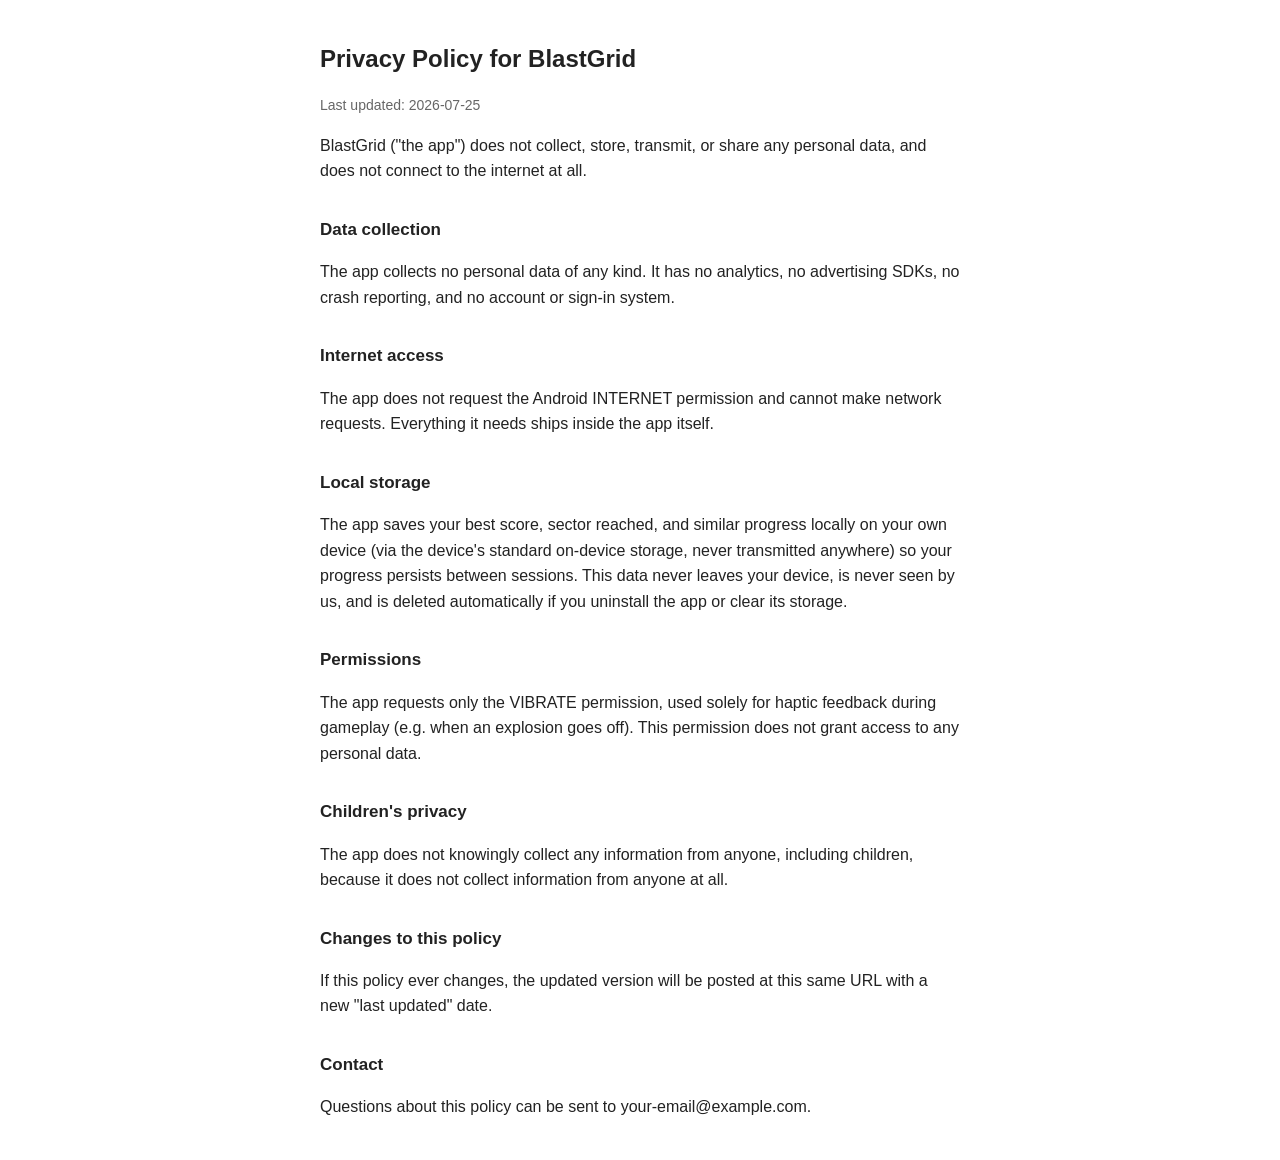
==== docs/privacy-policy.html @ 303f86b4 "Add release signing scaffold, release AAB workflow, and privacy policy Prepares the project for a Pl" ====
<!doctype html>
<html lang="en">
<head>
<meta charset="utf-8">
<meta name="viewport" content="width=device-width,initial-scale=1">
<title>BlastGrid - Privacy Policy</title>
<style>
  body{font-family:-apple-system,BlinkMacSystemFont,"Segoe UI",Roboto,Arial,sans-serif;
    max-width:640px;margin:40px auto;padding:0 20px;line-height:1.6;color:#222}
  h1{font-size:24px}
  h2{font-size:17px;margin-top:32px}
  .updated{color:#666;font-size:14px}
</style>
</head>
<body>
<h1>Privacy Policy for BlastGrid</h1>
<p class="updated">Last updated: <!-- REPLACE WITH ACTUAL DATE --> 2026-07-25</p>

<p>BlastGrid ("the app") does not collect, store, transmit, or share any
personal data, and does not connect to the internet at all.</p>

<h2>Data collection</h2>
<p>The app collects no personal data of any kind. It has no analytics, no
advertising SDKs, no crash reporting, and no account or sign-in system.</p>

<h2>Internet access</h2>
<p>The app does not request the Android INTERNET permission and cannot make
network requests. Everything it needs ships inside the app itself.</p>

<h2>Local storage</h2>
<p>The app saves your best score, sector reached, and similar progress
locally on your own device (via the device's standard on-device storage,
never transmitted anywhere) so your progress persists between sessions.
This data never leaves your device, is never seen by us, and is deleted
automatically if you uninstall the app or clear its storage.</p>

<h2>Permissions</h2>
<p>The app requests only the VIBRATE permission, used solely for haptic
feedback during gameplay (e.g. when an explosion goes off). This permission
does not grant access to any personal data.</p>

<h2>Children's privacy</h2>
<p>The app does not knowingly collect any information from anyone,
including children, because it does not collect information from anyone at
all.</p>

<h2>Changes to this policy</h2>
<p>If this policy ever changes, the updated version will be posted at this
same URL with a new "last updated" date.</p>

<h2>Contact</h2>
<p>Questions about this policy can be sent to
<!-- REPLACE WITH YOUR SUPPORT EMAIL --> your-email@example.com.</p>
</body>
</html>
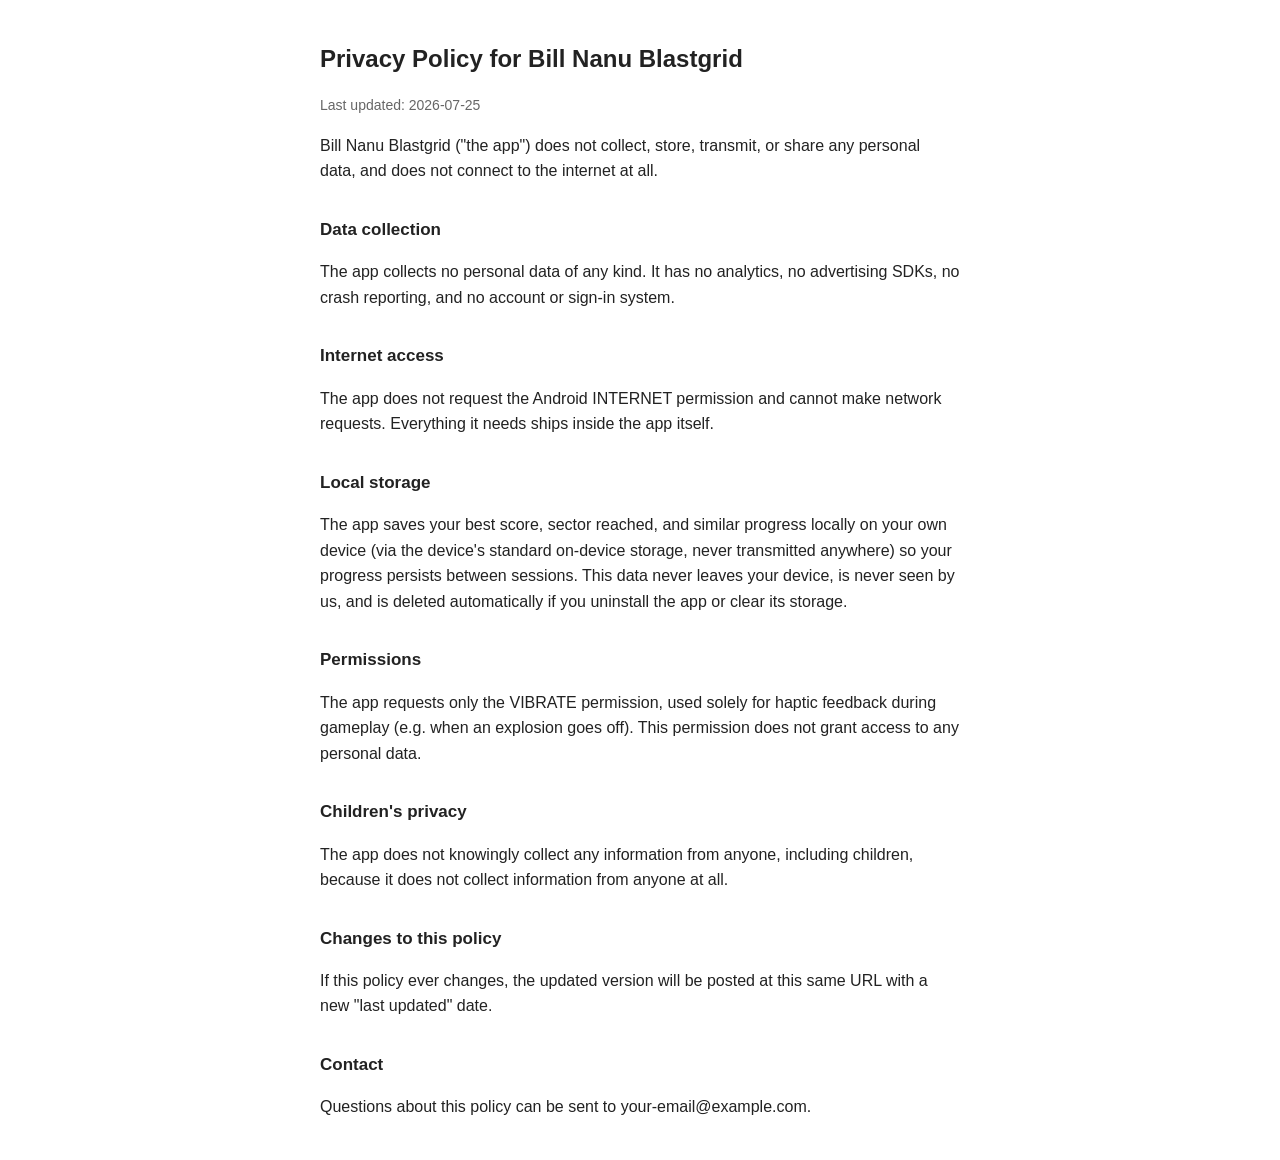
==== commit dc948755: "Rename app to Bill Nanu Blastgrid Updates app_name (home screen label + Play listing default), the W" ====
--- a/docs/privacy-policy.html
+++ b/docs/privacy-policy.html
@@ -3,7 +3,7 @@
 <head>
 <meta charset="utf-8">
 <meta name="viewport" content="width=device-width,initial-scale=1">
-<title>BlastGrid - Privacy Policy</title>
+<title>Bill Nanu Blastgrid - Privacy Policy</title>
 <style>
   body{font-family:-apple-system,BlinkMacSystemFont,"Segoe UI",Roboto,Arial,sans-serif;
     max-width:640px;margin:40px auto;padding:0 20px;line-height:1.6;color:#222}
@@ -13,10 +13,10 @@
 </style>
 </head>
 <body>
-<h1>Privacy Policy for BlastGrid</h1>
+<h1>Privacy Policy for Bill Nanu Blastgrid</h1>
 <p class="updated">Last updated: <!-- REPLACE WITH ACTUAL DATE --> 2026-07-25</p>
 
-<p>BlastGrid ("the app") does not collect, store, transmit, or share any
+<p>Bill Nanu Blastgrid ("the app") does not collect, store, transmit, or share any
 personal data, and does not connect to the internet at all.</p>
 
 <h2>Data collection</h2>
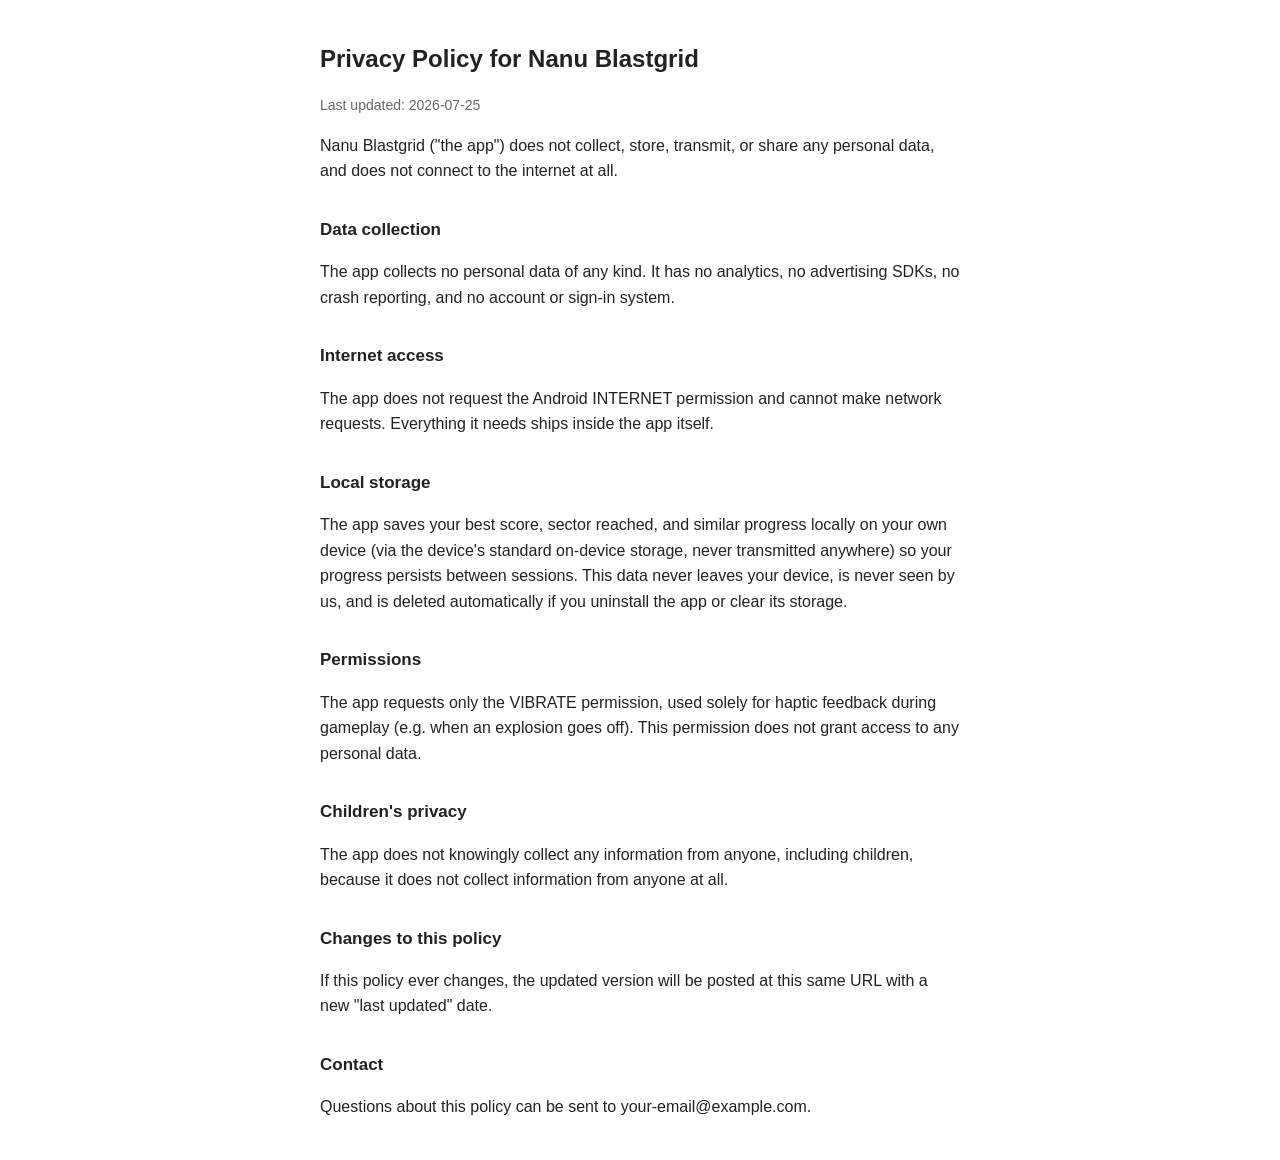
==== commit 0f5d42c8: "Rename app to Nanu Blastgrid" ====
--- a/docs/privacy-policy.html
+++ b/docs/privacy-policy.html
@@ -3,7 +3,7 @@
 <head>
 <meta charset="utf-8">
 <meta name="viewport" content="width=device-width,initial-scale=1">
-<title>Bill Nanu Blastgrid - Privacy Policy</title>
+<title>Nanu Blastgrid - Privacy Policy</title>
 <style>
   body{font-family:-apple-system,BlinkMacSystemFont,"Segoe UI",Roboto,Arial,sans-serif;
     max-width:640px;margin:40px auto;padding:0 20px;line-height:1.6;color:#222}
@@ -13,10 +13,10 @@
 </style>
 </head>
 <body>
-<h1>Privacy Policy for Bill Nanu Blastgrid</h1>
+<h1>Privacy Policy for Nanu Blastgrid</h1>
 <p class="updated">Last updated: <!-- REPLACE WITH ACTUAL DATE --> 2026-07-25</p>
 
-<p>Bill Nanu Blastgrid ("the app") does not collect, store, transmit, or share any
+<p>Nanu Blastgrid ("the app") does not collect, store, transmit, or share any
 personal data, and does not connect to the internet at all.</p>
 
 <h2>Data collection</h2>
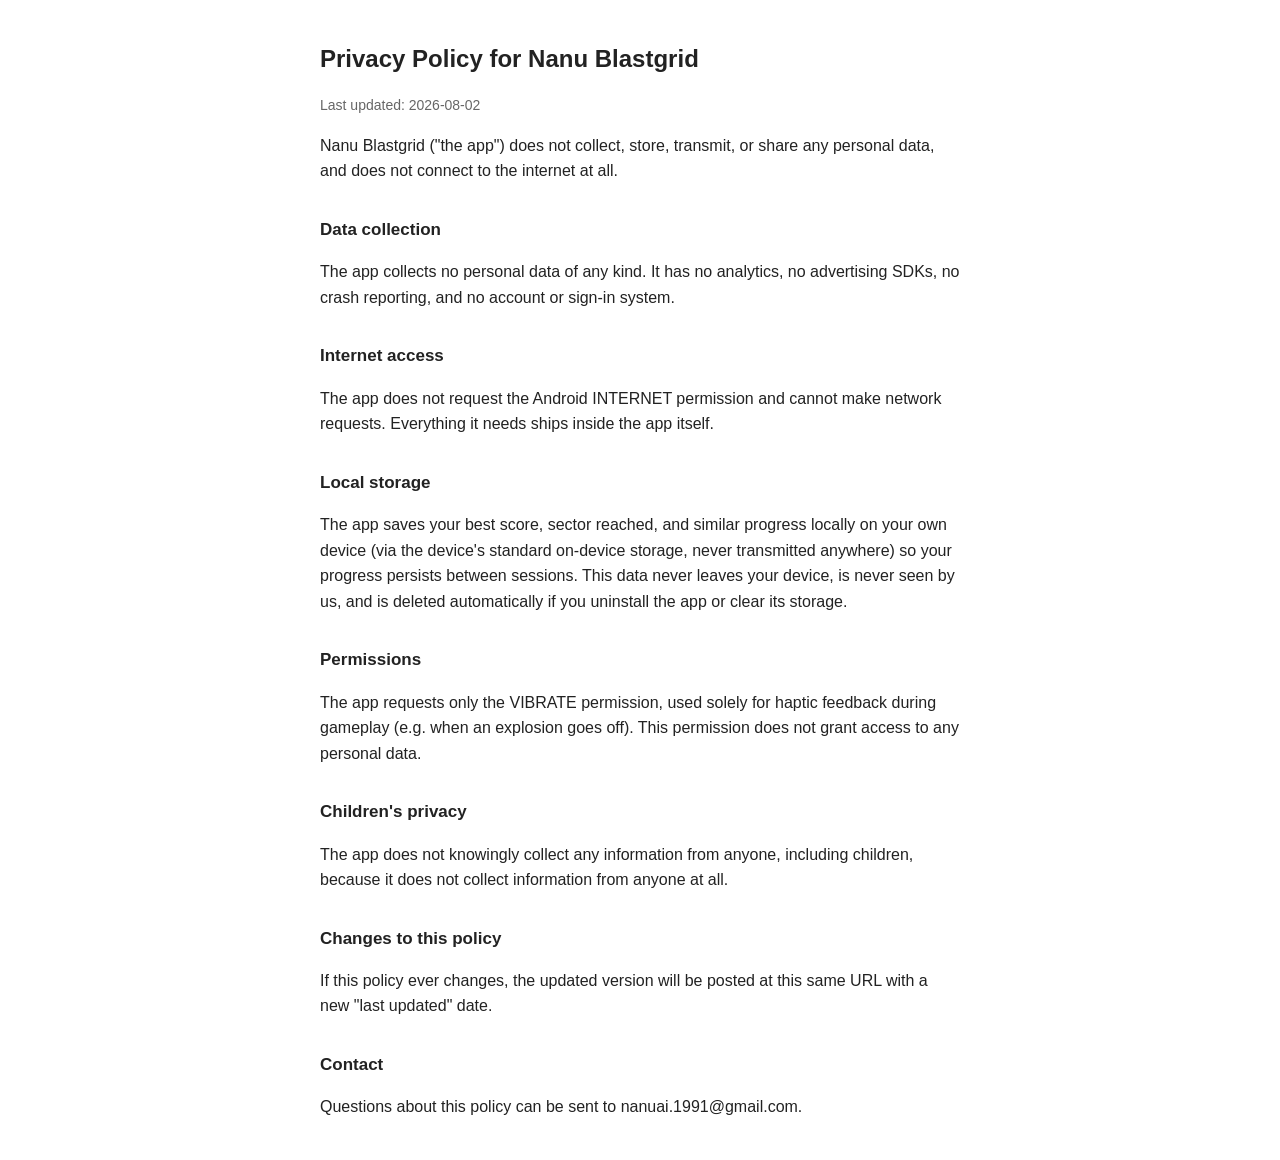
==== commit 998d31d1: "Fill in real support email and last-updated date on privacy policy" ====
--- a/docs/privacy-policy.html
+++ b/docs/privacy-policy.html
@@ -14,7 +14,7 @@
 </head>
 <body>
 <h1>Privacy Policy for Nanu Blastgrid</h1>
-<p class="updated">Last updated: <!-- REPLACE WITH ACTUAL DATE --> 2026-07-25</p>
+<p class="updated">Last updated: 2026-08-02</p>
 
 <p>Nanu Blastgrid ("the app") does not collect, store, transmit, or share any
 personal data, and does not connect to the internet at all.</p>
@@ -50,6 +50,6 @@
 
 <h2>Contact</h2>
 <p>Questions about this policy can be sent to
-<!-- REPLACE WITH YOUR SUPPORT EMAIL --> your-email@example.com.</p>
+nanuai.1991@gmail.com.</p>
 </body>
 </html>
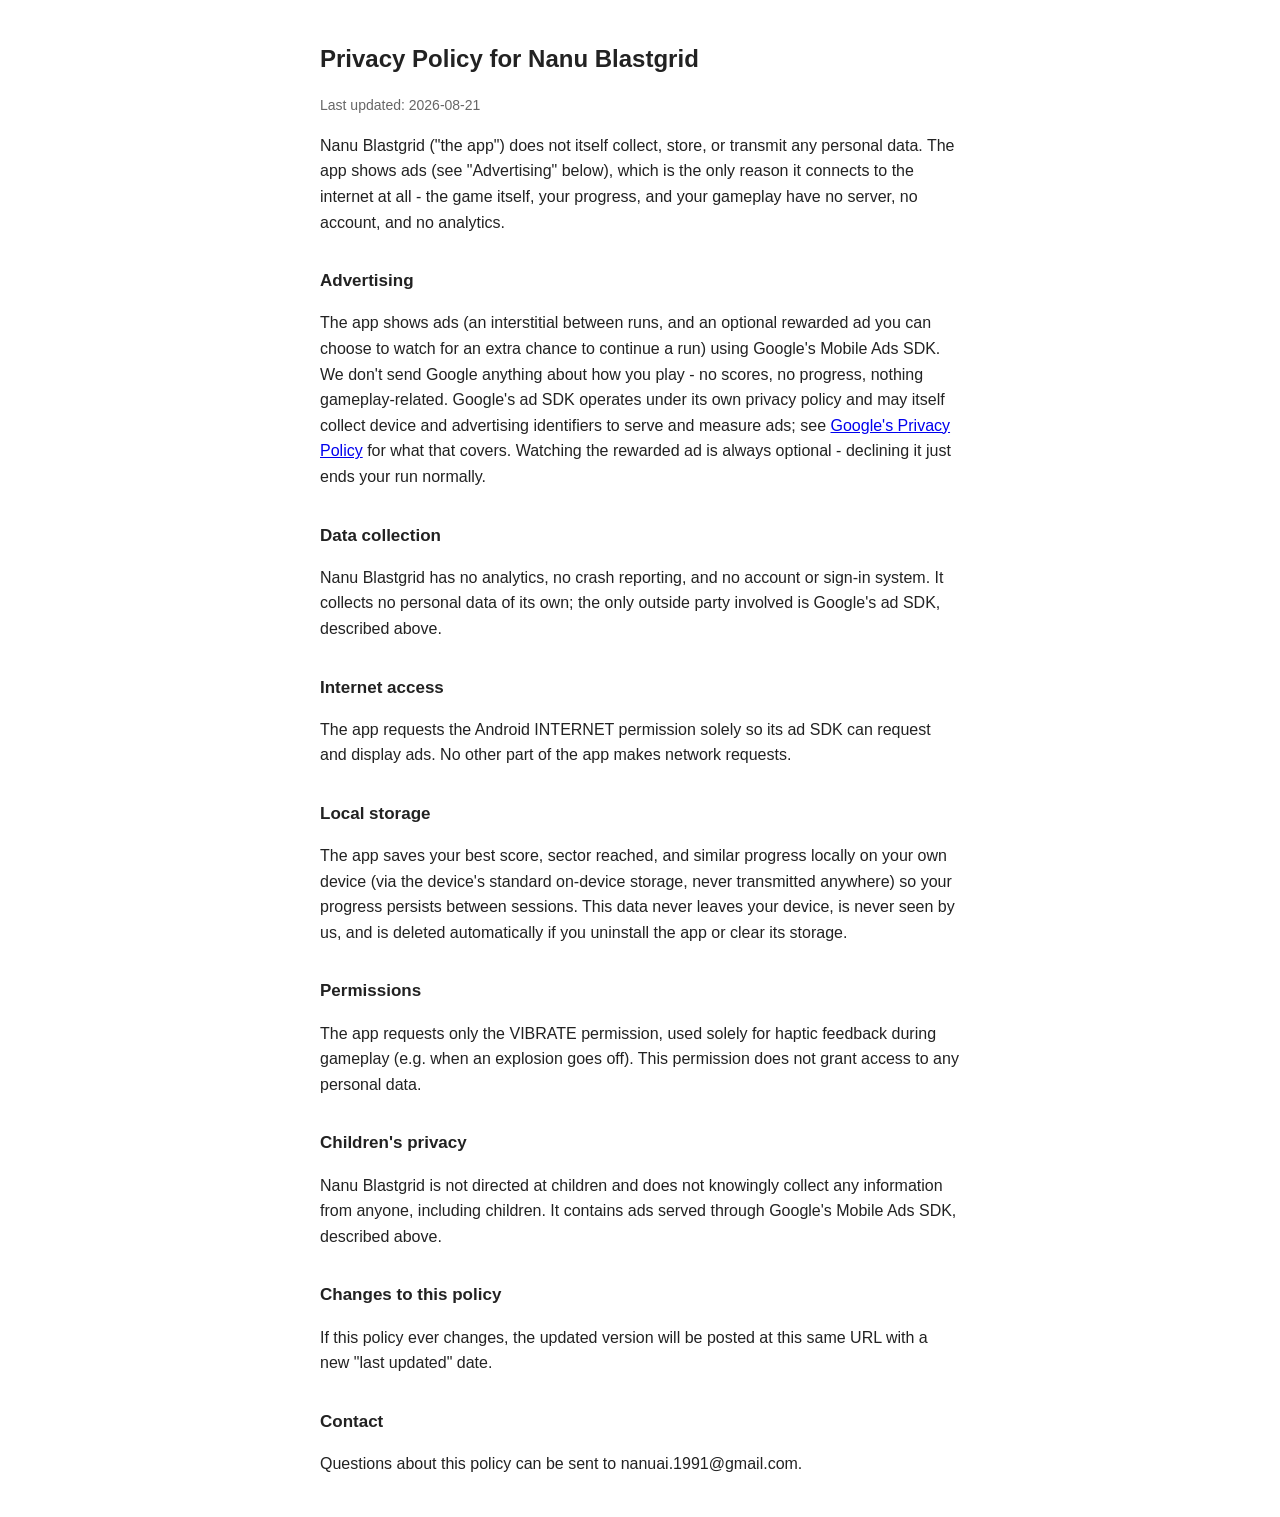
==== commit 7b7d1d92: "Add rewarded-ad revive on final death; update privacy policy for ads" ====
--- a/docs/privacy-policy.html
+++ b/docs/privacy-policy.html
@@ -14,18 +14,32 @@
 </head>
 <body>
 <h1>Privacy Policy for Nanu Blastgrid</h1>
-<p class="updated">Last updated: 2026-08-02</p>
+<p class="updated">Last updated: 2026-08-21</p>
 
-<p>Nanu Blastgrid ("the app") does not collect, store, transmit, or share any
-personal data, and does not connect to the internet at all.</p>
+<p>Nanu Blastgrid ("the app") does not itself collect, store, or transmit any
+personal data. The app shows ads (see "Advertising" below), which is the only
+reason it connects to the internet at all - the game itself, your progress,
+and your gameplay have no server, no account, and no analytics.</p>
+
+<h2>Advertising</h2>
+<p>The app shows ads (an interstitial between runs, and an optional rewarded
+ad you can choose to watch for an extra chance to continue a run) using
+Google's Mobile Ads SDK. We don't send Google anything about how you play -
+no scores, no progress, nothing gameplay-related. Google's ad SDK operates
+under its own privacy policy and may itself collect device and advertising
+identifiers to serve and measure ads; see
+<a href="https://policies.google.com/privacy">Google's Privacy Policy</a> for
+what that covers. Watching the rewarded ad is always optional - declining it
+just ends your run normally.</p>
 
 <h2>Data collection</h2>
-<p>The app collects no personal data of any kind. It has no analytics, no
-advertising SDKs, no crash reporting, and no account or sign-in system.</p>
+<p>Nanu Blastgrid has no analytics, no crash reporting, and no account or
+sign-in system. It collects no personal data of its own; the only outside
+party involved is Google's ad SDK, described above.</p>
 
 <h2>Internet access</h2>
-<p>The app does not request the Android INTERNET permission and cannot make
-network requests. Everything it needs ships inside the app itself.</p>
+<p>The app requests the Android INTERNET permission solely so its ad SDK can
+request and display ads. No other part of the app makes network requests.</p>
 
 <h2>Local storage</h2>
 <p>The app saves your best score, sector reached, and similar progress
@@ -40,9 +54,9 @@
 does not grant access to any personal data.</p>
 
 <h2>Children's privacy</h2>
-<p>The app does not knowingly collect any information from anyone,
-including children, because it does not collect information from anyone at
-all.</p>
+<p>Nanu Blastgrid is not directed at children and does not knowingly collect
+any information from anyone, including children. It contains ads served
+through Google's Mobile Ads SDK, described above.</p>
 
 <h2>Changes to this policy</h2>
 <p>If this policy ever changes, the updated version will be posted at this
